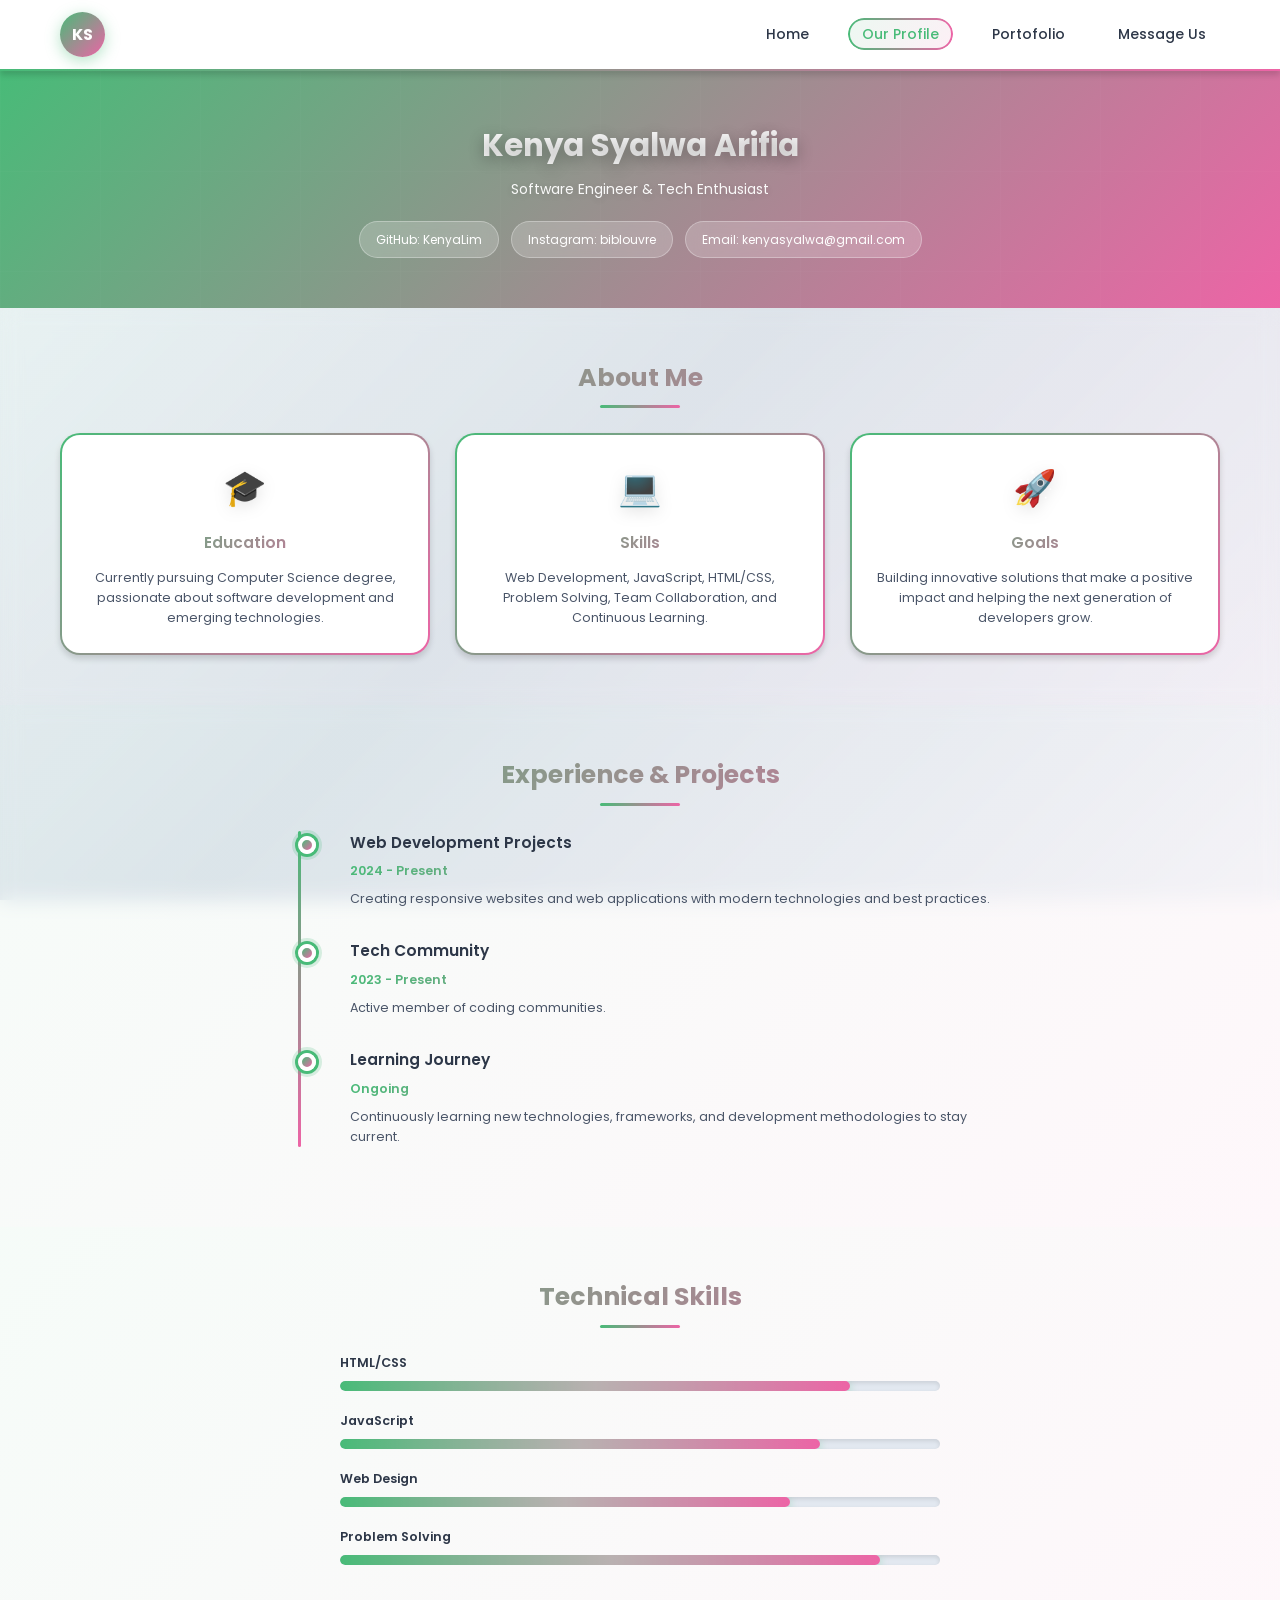
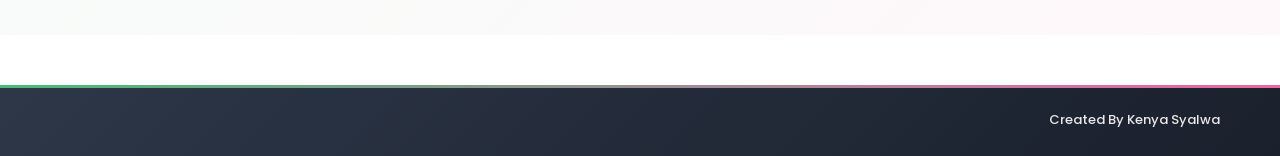
==== profile.html @ 231db008 "Add files via upload" ====
<!DOCTYPE html>
<html lang="en">
<head>
    <meta charset="UTF-8">
    <meta name="viewport" content="width=device-width, initial-scale=1.0">
    <title>Our Profile - Kenya Syalwa</title>
    <link rel="stylesheet" href="css/style.css">
</head>
<body>
    <nav class="navbar">
        <div class="nav-container">
            <div class="logo">
                <div class="logo-circle">KS</div>
            </div>
            <ul class="nav-menu">
                <li><a href="index.html" class="nav-link">Home</a></li>
                <li><a href="profile.html" class="nav-link active">Our Profile</a></li>
                <li><a href="index.html#portfolio" class="nav-link">Portofolio</a></li>
                <li><a href="index.html#message-us" class="nav-link">Message Us</a></li>
            </ul>
            <div class="hamburger">
                <span></span>
                <span></span>
                <span></span>
            </div>
        </div>
    </nav>

    <section class="profile-hero">
        <div class="container">
            <div class="profile-header">
                <div class="profile-info">
                    <h1 class="profile-name">Kenya Syalwa Arifia</h1>
                    <p class="profile-role">Software Engineer & Tech Enthusiast</p>
                    <div class="profile-social">
                        <a href="#" class="social-link">GitHub: KenyaLim</a>
                        <a href="#" class="social-link">Instagram: biblouvre</a>
                        <a href="#" class="social-link">Email: kenyasyalwa@gmail.com</a>
                    </div>
                </div>
            </div>
        </div>
    </section>

    <section class="about-me-section">
        <div class="container">
            <h2 class="section-title">About Me</h2>
            <div class="about-grid">
                <div class="about-card">
                    <div class="card-icon">🎓</div>
                    <h3>Education</h3>
                    <p>Currently pursuing Computer Science degree, passionate about software development and emerging technologies.</p>
                </div>
                <div class="about-card">
                    <div class="card-icon">💻</div>
                    <h3>Skills</h3>
                    <p>Web Development, JavaScript, HTML/CSS, Problem Solving, Team Collaboration, and Continuous Learning.</p>
                </div>
                <div class="about-card">
                    <div class="card-icon">🚀</div>
                    <h3>Goals</h3>
                    <p>Building innovative solutions that make a positive impact and helping the next generation of developers grow.</p>
                </div>
            </div>
        </div>
    </section>

    <section class="experience-section">
        <div class="container">
            <h2 class="section-title">Experience & Projects</h2>
            <div class="timeline">
                <div class="timeline-item">
                    <div class="timeline-dot"></div>
                    <div class="timeline-content">
                        <h3>Web Development Projects</h3>
                        <p class="timeline-date">2024 - Present</p>
                        <p>Creating responsive websites and web applications with modern technologies and best practices.</p>
                    </div>
                </div>
                <div class="timeline-item">
                    <div class="timeline-dot"></div>
                    <div class="timeline-content">
                        <h3>Tech Community</h3>
                        <p class="timeline-date">2023 - Present</p>
                        <p>Active member of coding communities.</p>
                    </div>
                </div>
                <div class="timeline-item">
                    <div class="timeline-dot"></div>
                    <div class="timeline-content">
                        <h3>Learning Journey</h3>
                        <p class="timeline-date">Ongoing</p>
                        <p>Continuously learning new technologies, frameworks, and development methodologies to stay current.</p>
                    </div>
                </div>
            </div>
        </div>
    </section>

    <section class="skills-section">
        <div class="container">
            <h2 class="section-title">Technical Skills</h2>
            <div class="skills-grid">
                <div class="skill-item">
                    <span class="skill-name">HTML/CSS</span>
                    <div class="skill-bar">
                        <div class="skill-progress" style="width: 85%"></div>
                    </div>
                </div>
                <div class="skill-item">
                    <span class="skill-name">JavaScript</span>
                    <div class="skill-bar">
                        <div class="skill-progress" style="width: 80%"></div>
                    </div>
                </div>
                <div class="skill-item">
                    <span class="skill-name">Web Design</span>
                    <div class="skill-bar">
                        <div class="skill-progress" style="width: 75%"></div>
                    </div>
                </div>
                <div class="skill-item">
                    <span class="skill-name">Problem Solving</span>
                    <div class="skill-bar">
                        <div class="skill-progress" style="width: 90%"></div>
                    </div>
                </div>
            </div>
        </div>
    </section>

    <footer class="footer">
        <div class="container">
            <p>Created By Kenya Syalwa</p>
        </div>
    </footer>

    <script src="js/script.js"></script>
</body>
</html>
---- css/style.css ----
@import url('https://fonts.googleapis.com/css2?family=Poppins:wght@300;400;500;600;700;800&display=swap');

* {
    margin: 0;
    padding: 0;
    box-sizing: border-box;
}

:root {
    --gray-dark: #2d3748;
    --gray-medium: #4a5568;
    --gray-light: #718096;
    --gray-lighter: #e2e8f0;
    --gray-bg: #f7fafc;
    --green-primary: #48bb78;
    --green-light: #68d391;
    --green-dark: #38a169;
    --pink-primary: #ed64a6;
    --pink-light: #f687b3;
    --pink-dark: #d53f8c;
    --white: #ffffff;
    --shadow-sm: 0 2px 4px rgba(0,0,0,0.1);
    --shadow-md: 0 4px 6px rgba(0,0,0,0.15);
    --shadow-lg: 0 10px 25px rgba(0,0,0,0.2);
    --shadow-xl: 0 20px 40px rgba(0,0,0,0.25);
}

body {
    font-family: 'Poppins', 'Segoe UI', Tahoma, Geneva, Verdana, sans-serif;
    line-height: 1.6;
    color: var(--gray-dark);
    background: linear-gradient(135deg, #f7fafc 0%, #e2e8f0 50%, #f7fafc 100%);
    background-attachment: fixed;
    min-height: 100vh;
    font-size: 14px;
}

.container {
    max-width: 1200px;
    margin: 0 auto;
    padding: 0 20px;
}

.navbar {
    background: rgba(255, 255, 255, 0.95);
    -webkit-backdrop-filter: blur(15px);
    backdrop-filter: blur(15px);
    box-shadow: var(--shadow-md);
    position: sticky;
    top: 0;
    z-index: 1000;
    transition: all 0.3s ease;
    border-bottom: 2px solid transparent;
    background-image: linear-gradient(white, white), linear-gradient(90deg, var(--green-primary), var(--pink-primary));
    background-origin: border-box;
    background-clip: padding-box, border-box;
}

.nav-container {
    max-width: 1200px;
    margin: 0 auto;
    padding: 12px 20px;
    display: flex;
    justify-content: space-between;
    align-items: center;
}

.logo-circle {
    width: 45px;
    height: 45px;
    background: linear-gradient(135deg, var(--green-primary) 0%, var(--pink-primary) 100%);
    border-radius: 50%;
    display: flex;
    align-items: center;
    justify-content: center;
    font-weight: 700;
    font-size: 16px;
    color: #fff;
    box-shadow: 0 4px 15px rgba(72, 187, 120, 0.4);
    transition: all 0.3s ease;
    cursor: pointer;
}

.logo-circle:hover {
    transform: scale(1.15) rotate(10deg);
    box-shadow: 0 6px 20px rgba(237, 100, 166, 0.5);
}

.nav-menu {
    display: flex;
    list-style: none;
    gap: 25px;
    align-items: center;
}

.nav-link {
    text-decoration: none;
    color: var(--gray-dark);
    font-weight: 500;
    font-size: 14px;
    padding: 6px 14px;
    border-radius: 20px;
    transition: all 0.3s ease;
    position: relative;
}

.nav-link::before {
    content: '';
    position: absolute;
    inset: 0;
    border-radius: 20px;
    padding: 2px;
    background: linear-gradient(90deg, var(--green-primary), var(--pink-primary));
    -webkit-mask: linear-gradient(#fff 0 0) content-box, linear-gradient(#fff 0 0);
    -webkit-mask-composite: xor;
    mask: linear-gradient(#fff 0 0) content-box, linear-gradient(#fff 0 0);
    mask-composite: exclude;
    opacity: 0;
    transition: opacity 0.3s ease;
}

.nav-link:hover::before,
.nav-link.active::before {
    opacity: 1;
}

.nav-link:hover,
.nav-link.active {
    color: var(--green-primary);
    background: linear-gradient(135deg, rgba(72, 187, 120, 0.1), rgba(237, 100, 166, 0.1));
}

.hamburger {
    display: none;
    flex-direction: column;
    cursor: pointer;
    gap: 4px;
}

.hamburger span {
    width: 22px;
    height: 2px;
    background: linear-gradient(90deg, var(--green-primary), var(--pink-primary));
    border-radius: 3px;
    transition: 0.3s;
}

.home-section {
    padding: 40px 0;
    background: transparent;
    position: relative;
    overflow: hidden;
}

.home-section::before {
    content: '';
    position: absolute;
    top: -30%;
    right: -10%;
    width: 500px;
    height: 500px;
    background: radial-gradient(circle, rgba(72, 187, 120, 0.15) 0%, rgba(237, 100, 166, 0.15) 50%, transparent 70%);
    border-radius: 50%;
    animation: float 8s ease-in-out infinite;
    filter: blur(40px);
}

@keyframes float {
    0%, 100% { transform: translateY(0px) rotate(0deg) scale(1); }
    50% { transform: translateY(-30px) rotate(180deg) scale(1.1); }
}

@keyframes fadeInUp {
    from {
        opacity: 0;
        transform: translateY(30px);
    }
    to {
        opacity: 1;
        transform: translateY(0);
    }
}

.welcome-message {
    font-size: 2em;
    font-weight: 700;
    margin-bottom: 12px;
    background: linear-gradient(135deg, var(--green-primary) 0%, var(--pink-primary) 100%);
    -webkit-background-clip: text;
    -webkit-text-fill-color: transparent;
    background-clip: text;
    animation: fadeInUp 0.8s ease;
    position: relative;
}

.welcome-message::after {
    content: '';
    position: absolute;
    bottom: -5px;
    left: 0;
    width: 100px;
    height: 3px;
    background: linear-gradient(90deg, var(--green-primary), var(--pink-primary));
    border-radius: 2px;
}

.welcome-message #user-name {
    color: var(--pink-primary);
    -webkit-text-fill-color: var(--pink-primary);
    font-weight: 700;
}

.subtitle {
    font-size: 0.95em;
    color: var(--gray-medium);
    margin-bottom: 30px;
    animation: fadeInUp 1s ease;
    max-width: 900px;
    line-height: 1.7;
    text-align: justify;
}

.banner-image {
    width: 100%;
    height: 380px;
    border-radius: 16px;
    margin-top: 25px;
    position: relative;
    overflow: hidden;
    box-shadow: var(--shadow-lg);
    border: 3px solid transparent;
    background: linear-gradient(white, white), linear-gradient(135deg, var(--green-primary), var(--pink-primary));
    background-origin: border-box;
    background-clip: padding-box, border-box;
}

.banner-img {
    width: 100%;
    height: 100%;
    object-fit: cover;
    border-radius: 13px;
}

.message-section {
    padding: 50px 0;
    background: linear-gradient(135deg, rgba(72, 187, 120, 0.05) 0%, rgba(237, 100, 166, 0.05) 100%);
    -webkit-backdrop-filter: blur(10px);
    backdrop-filter: blur(10px);
    position: relative;
}

.message-wrapper {
    display: grid;
    grid-template-columns: 1fr 1fr;
    gap: 40px;
    align-items: start;
}

.form-container {
    background: var(--white);
    padding: 30px;
    border-radius: 20px;
    box-shadow: var(--shadow-lg);
    border: 2px solid transparent;
    background-image: linear-gradient(white, white), linear-gradient(135deg, var(--green-primary), var(--pink-primary));
    background-origin: border-box;
    background-clip: padding-box, border-box;
}

.form-container h2 {
    font-size: 1.6em;
    margin-bottom: 25px;
    background: linear-gradient(135deg, var(--green-primary) 0%, var(--pink-primary) 100%);
    -webkit-background-clip: text;
    -webkit-text-fill-color: transparent;
    background-clip: text;
    font-weight: 700;
}

.form-group {
    margin-bottom: 20px;
}

.form-group label {
    display: block;
    margin-bottom: 8px;
    font-weight: 600;
    color: var(--gray-dark);
    font-size: 12px;
    text-transform: uppercase;
    letter-spacing: 0.5px;
}

.form-group input,
.form-group textarea {
    width: 100%;
    padding: 12px 16px;
    border: 2px solid var(--gray-lighter);
    border-radius: 12px;
    font-size: 14px;
    font-family: inherit;
    transition: all 0.3s ease;
    background: var(--gray-bg);
}

.form-group input:focus,
.form-group textarea:focus {
    outline: none;
    border: 2px solid transparent;
    background-image: linear-gradient(white, white), linear-gradient(135deg, var(--green-primary), var(--pink-primary));
    background-origin: border-box;
    background-clip: padding-box, border-box;
    box-shadow: 0 0 0 4px rgba(72, 187, 120, 0.1), 0 0 0 4px rgba(237, 100, 166, 0.1);
    transform: translateY(-2px);
}

.error-message {
    display: block;
    color: #e53e3e;
    font-size: 12px;
    margin-top: 6px;
    min-height: 18px;
    font-weight: 500;
}

.submit-btn {
    background: linear-gradient(135deg, var(--green-primary) 0%, var(--pink-primary) 100%);
    color: #fff;
    padding: 12px 32px;
    border: none;
    border-radius: 12px;
    font-size: 14px;
    font-weight: 600;
    cursor: pointer;
    box-shadow: 0 4px 15px rgba(72, 187, 120, 0.4);
    text-transform: uppercase;
    letter-spacing: 0.5px;
}

.submit-btn:active {
    transform: translateY(-1px);
}

.display-container {
    position: sticky;
    top: 100px;
}

.display-box {
    border: 2px solid transparent;
    border-radius: 20px;
    padding: 25px;
    background: var(--white);
    box-shadow: var(--shadow-lg);
    background-image: linear-gradient(white, white), linear-gradient(135deg, var(--green-primary), var(--pink-primary));
    background-origin: border-box;
    background-clip: padding-box, border-box;
}

.current-time {
    font-size: 12px;
    color: var(--gray-light);
    margin-bottom: 20px;
    padding-bottom: 15px;
    border-bottom: 2px solid var(--gray-lighter);
    font-weight: 500;
}

.display-content p {
    margin-bottom: 15px;
    line-height: 1.7;
    font-size: 13px;
}

.display-content strong {
    background: linear-gradient(135deg, var(--green-primary), var(--pink-primary));
    -webkit-background-clip: text;
    -webkit-text-fill-color: transparent;
    background-clip: text;
    font-weight: 600;
    display: inline-block;
    min-width: 120px;
    font-size: 13px;
}

.display-content span {
    color: var(--gray-dark);
}

.headquarter-section {
    padding: 50px 0;
    background: transparent;
}

.section-divider {
    border: none;
    height: 3px;
    background: linear-gradient(90deg, transparent, var(--green-primary), var(--pink-primary), transparent);
    margin: 25px 0 35px;
    border-radius: 2px;
}

.headquarter-title {
    font-size: 1.8em;
    margin-bottom: 40px;
    text-align: center;
    background: linear-gradient(135deg, var(--green-primary) 0%, var(--pink-primary) 100%);
    -webkit-background-clip: text;
    -webkit-text-fill-color: transparent;
    background-clip: text;
    font-weight: 700;
    position: relative;
}

.headquarter-title::after {
    content: '';
    position: absolute;
    bottom: -10px;
    left: 50%;
    transform: translateX(-50%);
    width: 100px;
    height: 3px;
    background: linear-gradient(90deg, var(--green-primary), var(--pink-primary));
    border-radius: 2px;
}

.headquarter-cities {
    display: flex;
    justify-content: space-around;
    gap: 35px;
    flex-wrap: wrap;
}

.city-item {
    text-align: center;
    flex: 1;
    min-width: 160px;
}

.city-circle {
    width: 120px;
    height: 120px;
    border: 3px solid transparent;
    border-radius: 50%;
    margin: 0 auto 18px;
    position: relative;
    box-shadow: var(--shadow-md);
    overflow: hidden;
    background-image: linear-gradient(white, white), linear-gradient(135deg, var(--green-primary), var(--pink-primary));
    background-origin: border-box;
    background-clip: padding-box, border-box;
}

.city-image {
    width: 100%;
    height: 100%;
    object-fit: cover;
    border-radius: 50%;
}

.city-name {
    font-weight: 600;
    color: var(--gray-dark);
    font-size: 15px;
}

.profile-hero {
    padding: 50px 0;
    background: linear-gradient(135deg, var(--green-primary) 0%, var(--pink-primary) 100%);
    position: relative;
    overflow: hidden;
}

.profile-hero::before {
    content: '';
    position: absolute;
    top: 0;
    left: 0;
    right: 0;
    bottom: 0;
    background: url('data:image/svg+xml,<svg width="100" height="100" xmlns="http://www.w3.org/2000/svg"><defs><pattern id="grid" width="100" height="100" patternUnits="userSpaceOnUse"><path d="M 100 0 L 0 0 0 100" fill="none" stroke="rgba(255,255,255,0.1)" stroke-width="1"/></pattern></defs><rect width="100%" height="100%" fill="url(%23grid)"/></svg>');
    opacity: 0.3;
}

.profile-header {
    display: flex;
    align-items: center;
    justify-content: center;
    gap: 30px;
    position: relative;
    z-index: 1;
}

.profile-info {
    color: #fff;
    text-align: center;
}

.profile-name {
    font-size: 2.2em;
    font-weight: 700;
    margin-bottom: 8px;
    text-shadow: 0 4px 15px rgba(0,0,0,0.3);
    background: linear-gradient(135deg, #fff 0%, rgba(255,255,255,0.9) 100%);
    -webkit-background-clip: text;
    -webkit-text-fill-color: transparent;
    background-clip: text;
}

.profile-role {
    font-size: 1em;
    opacity: 0.95;
    margin-bottom: 20px;
    text-shadow: 0 2px 10px rgba(0,0,0,0.2);
}

.profile-social {
    display: flex;
    gap: 12px;
    justify-content: center;
    flex-wrap: wrap;
}

.social-link {
    color: #fff;
    text-decoration: none;
    font-size: 12px;
    padding: 8px 16px;
    background: rgba(255, 255, 255, 0.2);
    border-radius: 25px;
    -webkit-backdrop-filter: blur(10px);
    backdrop-filter: blur(10px);
    border: 1px solid rgba(255, 255, 255, 0.3);
}

.about-me-section,
.experience-section,
.skills-section {
    padding: 50px 0;
    background: linear-gradient(135deg, rgba(72, 187, 120, 0.05) 0%, rgba(237, 100, 166, 0.05) 100%);
    -webkit-backdrop-filter: blur(10px);
    backdrop-filter: blur(10px);
}

.section-title {
    font-size: 1.8em;
    margin-bottom: 35px;
    text-align: center;
    background: linear-gradient(135deg, var(--green-primary) 0%, var(--pink-primary) 100%);
    -webkit-background-clip: text;
    -webkit-text-fill-color: transparent;
    background-clip: text;
    font-weight: 700;
    position: relative;
}

.section-title::after {
    content: '';
    position: absolute;
    bottom: -10px;
    left: 50%;
    transform: translateX(-50%);
    width: 80px;
    height: 3px;
    background: linear-gradient(90deg, var(--green-primary), var(--pink-primary));
    border-radius: 2px;
}

.about-grid {
    display: grid;
    grid-template-columns: repeat(auto-fit, minmax(250px, 1fr));
    gap: 25px;
    margin-top: 30px;
}

.about-card {
    background: var(--white);
    padding: 25px;
    border-radius: 20px;
    box-shadow: var(--shadow-md);
    text-align: center;
    border: 2px solid transparent;
    background-image: linear-gradient(white, white), linear-gradient(135deg, var(--green-primary), var(--pink-primary));
    background-origin: border-box;
    background-clip: padding-box, border-box;
}

.card-icon {
    font-size: 2.5em;
    margin-bottom: 15px;
    filter: drop-shadow(0 4px 8px rgba(0,0,0,0.1));
}

.about-card h3 {
    font-size: 1.1em;
    margin-bottom: 12px;
    background: linear-gradient(135deg, var(--green-primary), var(--pink-primary));
    -webkit-background-clip: text;
    -webkit-text-fill-color: transparent;
    background-clip: text;
    font-weight: 600;
}

.about-card p {
    font-size: 0.9em;
    color: var(--gray-medium);
    line-height: 1.6;
}

.timeline {
    max-width: 700px;
    margin: 30px auto 0;
    position: relative;
    padding-left: 30px;
}

.timeline::before {
    content: '';
    position: absolute;
    left: 8px;
    top: 0;
    bottom: 0;
    width: 3px;
    background: linear-gradient(180deg, var(--green-primary), var(--pink-primary));
    border-radius: 2px;
}

.timeline-item {
    position: relative;
    margin-bottom: 30px;
    padding-left: 30px;
}

.timeline-dot {
    position: absolute;
    left: -22px;
    top: 5px;
    width: 18px;
    height: 18px;
    border-radius: 50%;
    background: linear-gradient(135deg, var(--green-primary), var(--pink-primary));
    border: 4px solid var(--white);
    box-shadow: 0 0 0 3px var(--green-primary), 0 0 0 6px rgba(72, 187, 120, 0.2);
}

.timeline-content h3 {
    font-size: 1.1em;
    margin-bottom: 6px;
    color: var(--gray-dark);
    font-weight: 600;
}

.timeline-date {
    font-size: 0.85em;
    background: linear-gradient(135deg, var(--green-primary), var(--pink-primary));
    -webkit-background-clip: text;
    -webkit-text-fill-color: transparent;
    background-clip: text;
    font-weight: 600;
    margin-bottom: 8px;
    display: block;
}

.timeline-content p {
    font-size: 0.9em;
    color: var(--gray-medium);
    line-height: 1.6;
}

.skills-grid {
    max-width: 600px;
    margin: 30px auto 0;
}

.skill-item {
    margin-bottom: 20px;
}

.skill-name {
    font-size: 0.9em;
    font-weight: 600;
    color: var(--gray-dark);
    display: block;
    margin-bottom: 8px;
}

.skill-bar {
    width: 100%;
    height: 10px;
    background: var(--gray-lighter);
    border-radius: 10px;
    overflow: hidden;
    box-shadow: inset 0 2px 4px rgba(0,0,0,0.1);
}

.skill-progress {
    height: 100%;
    background: linear-gradient(90deg, var(--green-primary), var(--pink-primary));
    border-radius: 10px;
    transition: width 1s ease;
    box-shadow: 0 2px 8px rgba(72, 187, 120, 0.4);
    position: relative;
}

.skill-progress::after {
    content: '';
    position: absolute;
    top: 0;
    left: 0;
    right: 0;
    bottom: 0;
    background: linear-gradient(90deg, transparent, rgba(255,255,255,0.3), transparent);
    animation: shimmer 2s infinite;
}

@keyframes shimmer {
    0% { transform: translateX(-100%); }
    100% { transform: translateX(100%); }
}

.footer {
    background: linear-gradient(135deg, var(--gray-dark) 0%, #1a202c 100%);
    color: #fff;
    text-align: right;
    padding: 25px 0;
    margin-top: 50px;
    position: relative;
    overflow: hidden;
}

.footer::before {
    content: '';
    position: absolute;
    top: 0;
    left: 0;
    right: 0;
    height: 3px;
    background: linear-gradient(90deg, var(--green-primary), var(--pink-primary));
}

.footer .container {
    max-width: 1200px;
    margin: 0 auto;
    padding: 0 20px;
}

.footer p {
    font-weight: 500;
    font-size: 13px;
    opacity: 0.9;
}

@media (max-width: 768px) {
    .hamburger {
        display: flex;
    }

    .nav-menu {
        position: fixed;
        left: -100%;
        top: 70px;
        flex-direction: column;
        background: rgba(255, 255, 255, 0.98);
        -webkit-backdrop-filter: blur(15px);
        backdrop-filter: blur(15px);
        width: 100%;
        text-align: center;
        transition: 0.3s;
        box-shadow: var(--shadow-lg);
        padding: 25px 0;
        gap: 0;
        border-top: 2px solid transparent;
        background-image: linear-gradient(rgba(255,255,255,0.98), rgba(255,255,255,0.98)), linear-gradient(90deg, var(--green-primary), var(--pink-primary));
        background-origin: border-box;
        background-clip: padding-box, border-box;
    }

    .nav-menu.active {
        left: 0;
    }

    .nav-menu li {
        width: 100%;
        padding: 12px 0;
    }

    .welcome-message {
        font-size: 1.6em;
    }

    .banner-image {
        height: 250px;
    }

    .message-wrapper {
        grid-template-columns: 1fr;
        gap: 25px;
    }

    .display-container {
        position: static;
    }

    .form-container {
        padding: 25px;
    }

    .headquarter-cities {
        flex-direction: column;
        align-items: center;
        gap: 25px;
    }

    .city-circle {
        width: 100px;
        height: 100px;
    }

    .profile-header {
        flex-direction: column;
        text-align: center;
    }

    .profile-name {
        font-size: 1.8em;
    }

    .about-grid {
        grid-template-columns: 1fr;
    }

    .timeline {
        padding-left: 20px;
    }
}

@media (max-width: 480px) {
    .welcome-message {
        font-size: 1.4em;
    }

    .subtitle {
        font-size: 0.85em;
    }

    .banner-image {
        height: 200px;
    }

    .form-container h2 {
        font-size: 1.4em;
    }

    .headquarter-title {
        font-size: 1.5em;
    }

    .section-title {
        font-size: 1.5em;
    }

    .profile-name {
        font-size: 1.5em;
    }

    .profile-social {
        flex-direction: column;
        align-items: center;
    }

    .social-link {
        width: 80%;
        text-align: center;
    }
}
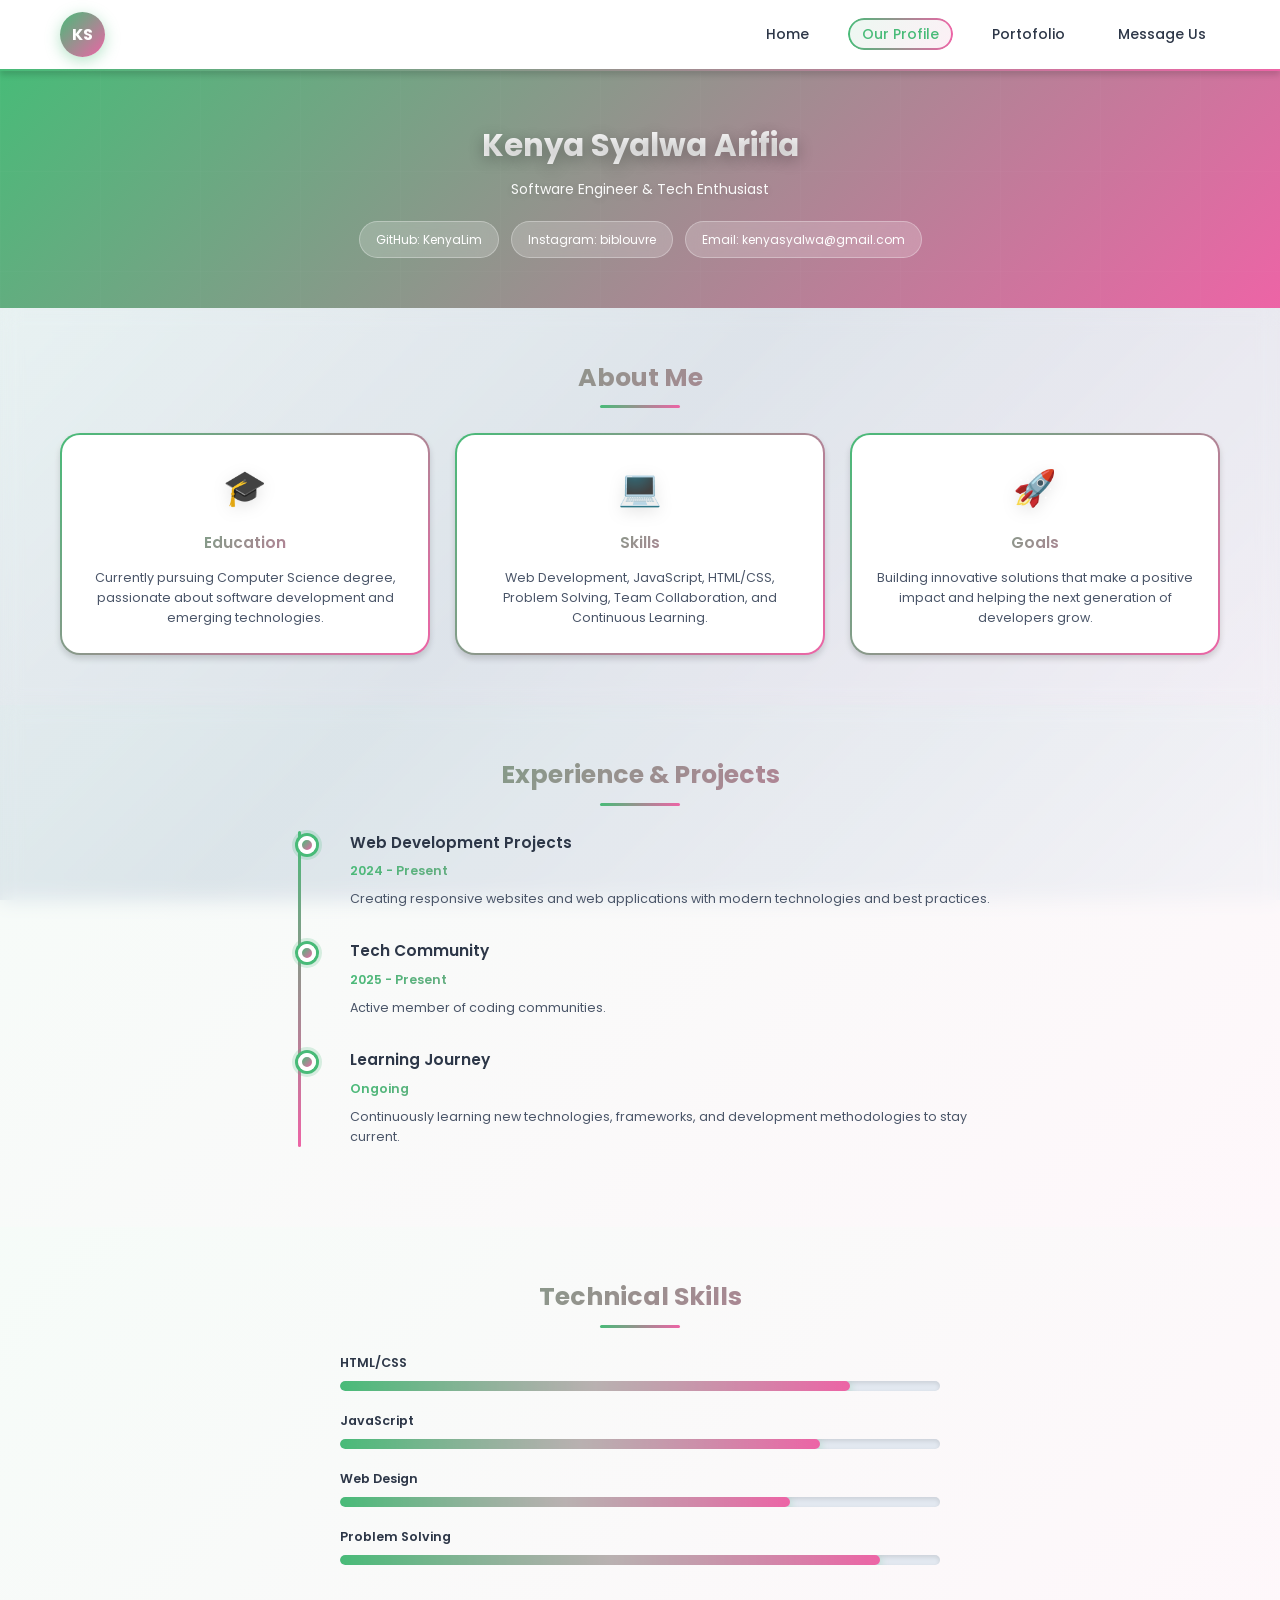
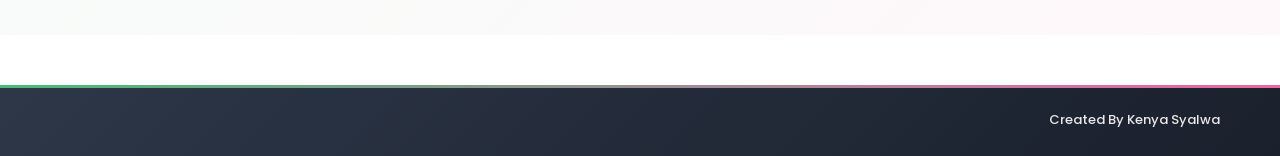
==== commit aa6b4125: "Update profile.html" ====
--- a/profile.html
+++ b/profile.html
@@ -81,7 +81,7 @@
                     <div class="timeline-dot"></div>
                     <div class="timeline-content">
                         <h3>Tech Community</h3>
-                        <p class="timeline-date">2023 - Present</p>
+                        <p class="timeline-date">2025 - Present</p>
                         <p>Active member of coding communities.</p>
                     </div>
                 </div>
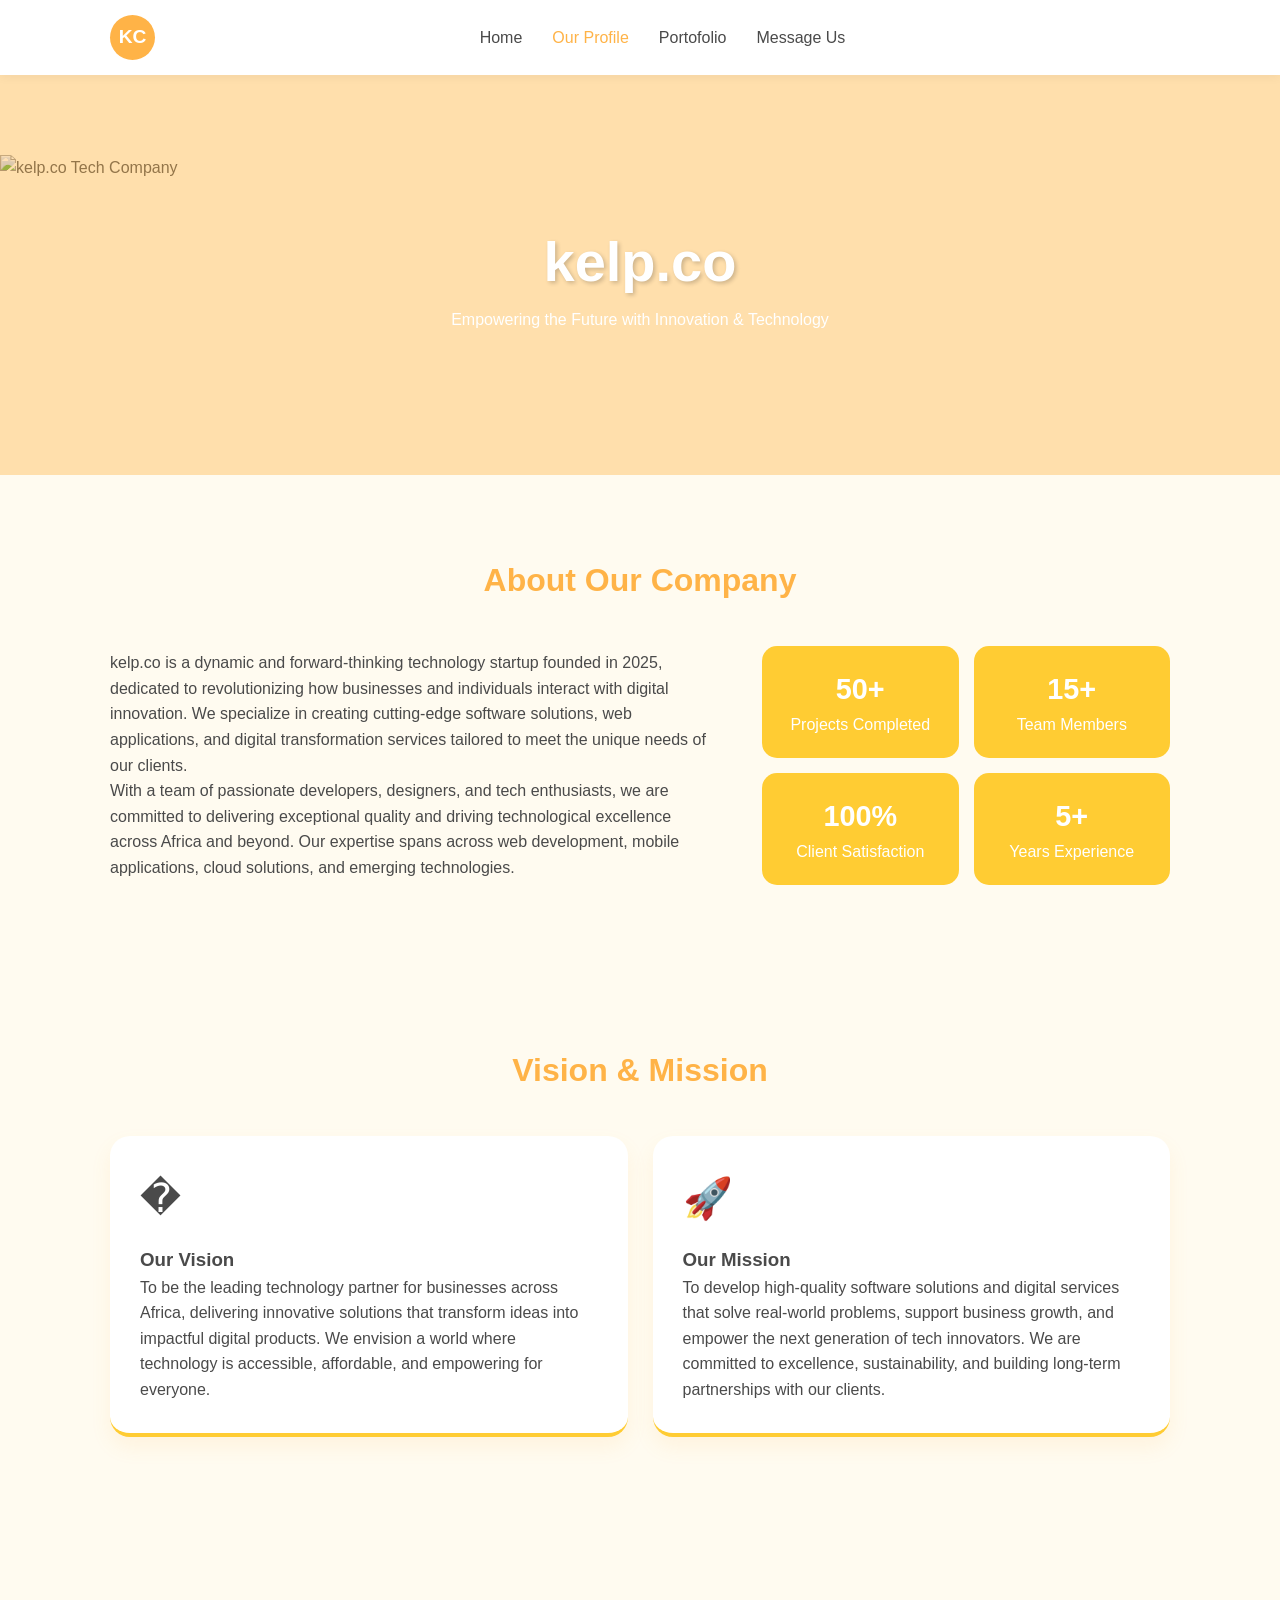
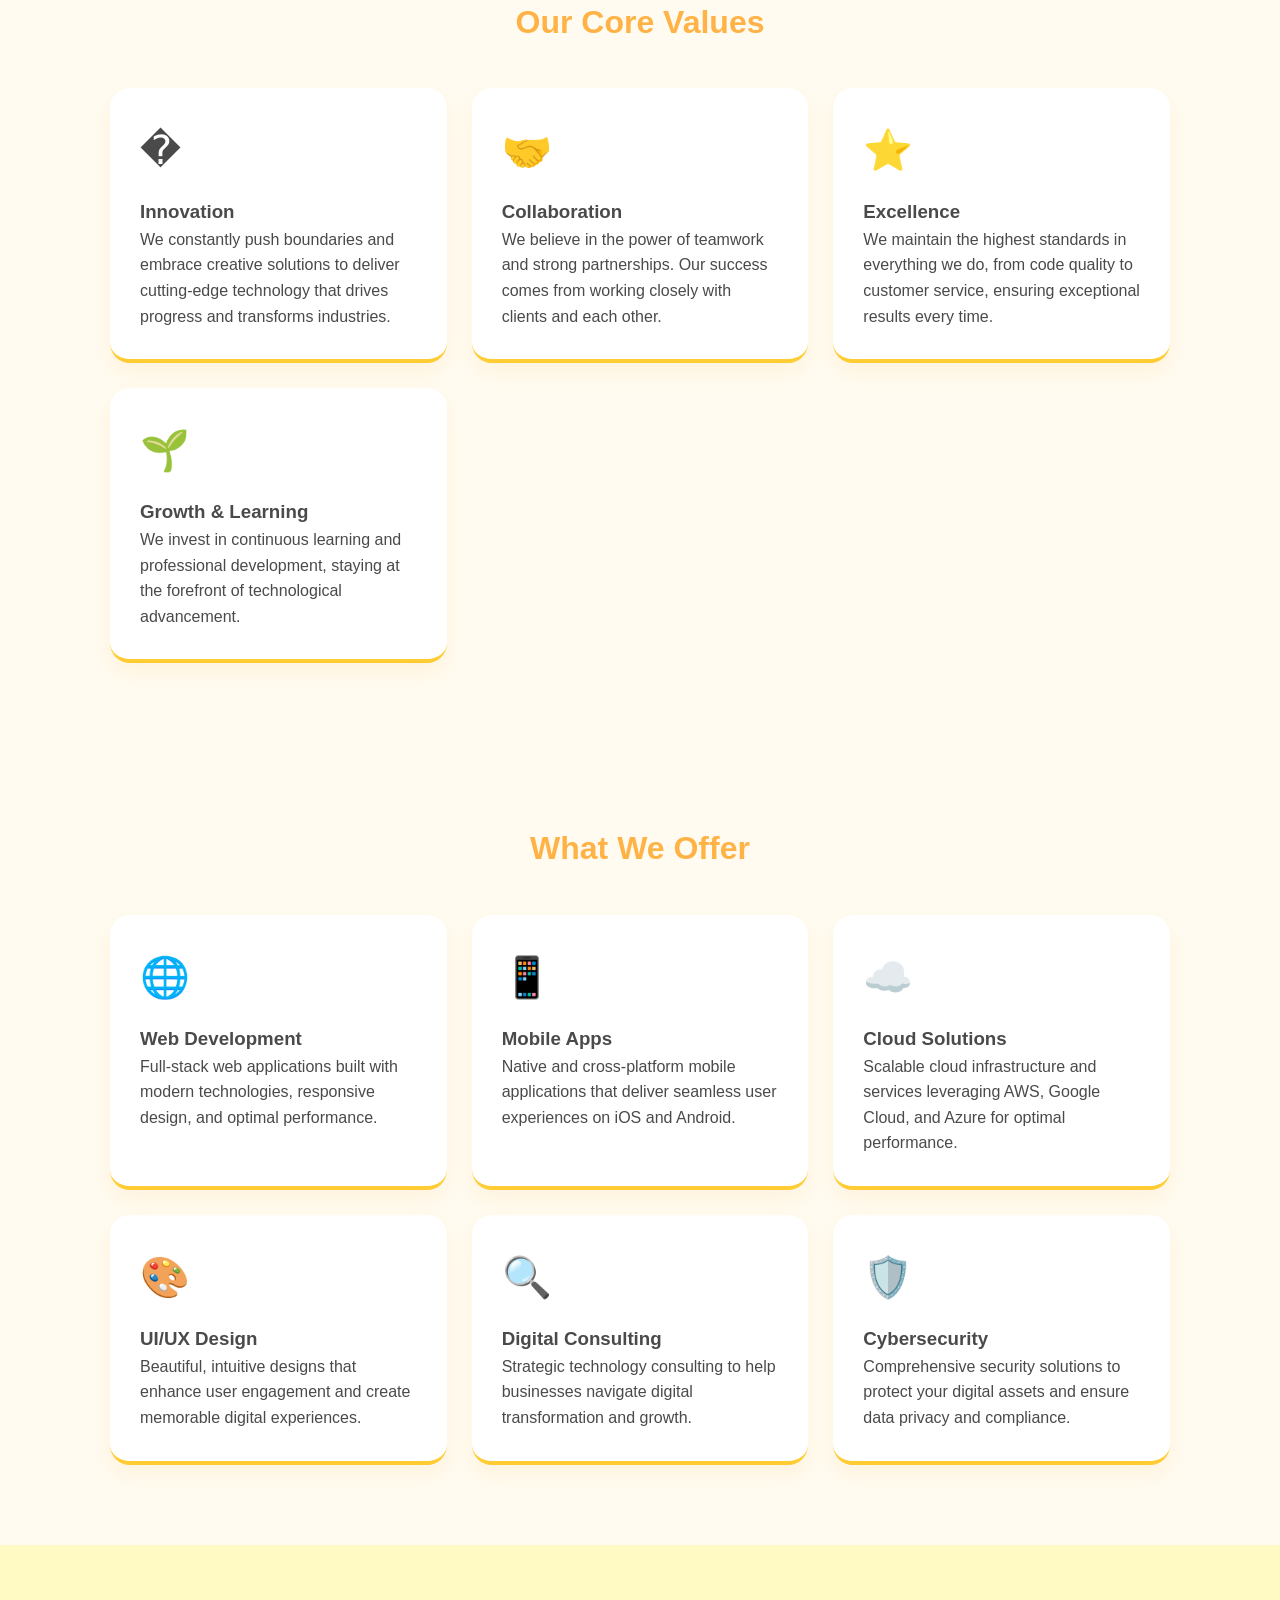
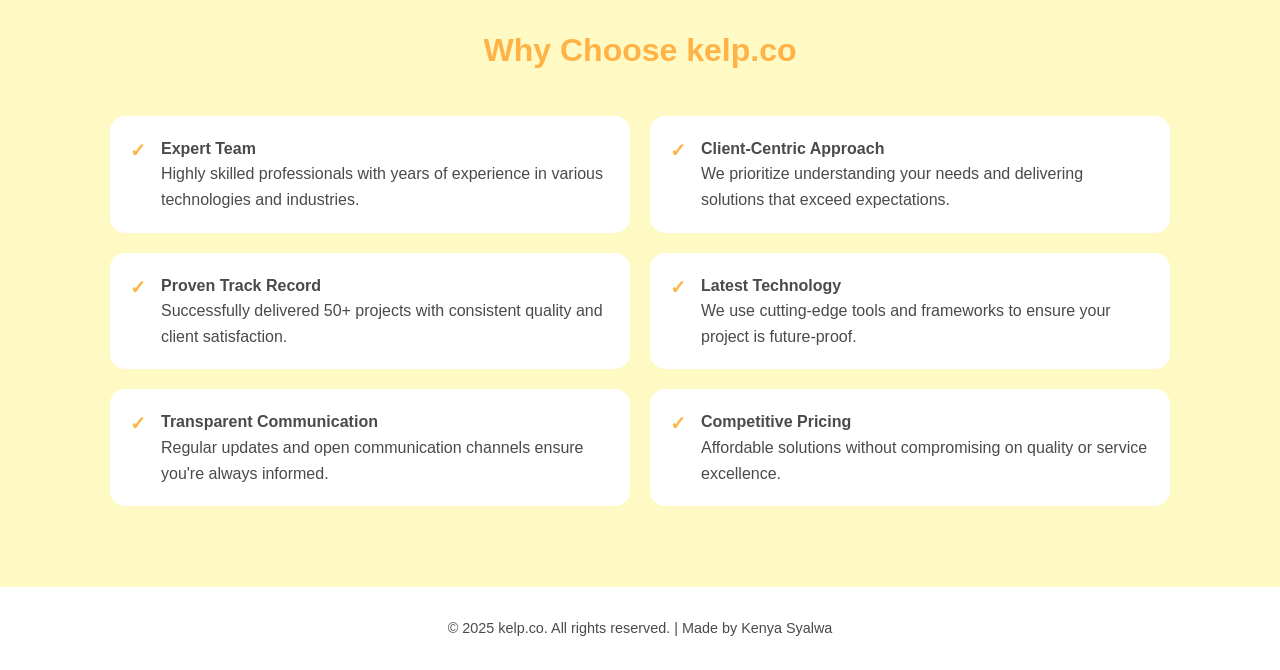
==== commit 3deccd53: "Refactor CSS styles and update HTML structure for improved design and responsiveness; change logo in" ====
--- a/profile.html
+++ b/profile.html
@@ -3,14 +3,14 @@
 <head>
     <meta charset="UTF-8">
     <meta name="viewport" content="width=device-width, initial-scale=1.0">
-    <title>Our Profile - Kenya Syalwa</title>
+    <title>Our Profile - kelp.co</title>
     <link rel="stylesheet" href="css/style.css">
 </head>
 <body>
     <nav class="navbar">
         <div class="nav-container">
             <div class="logo">
-                <div class="logo-circle">KS</div>
+                <div class="logo-circle">KC</div>
             </div>
             <ul class="nav-menu">
                 <li><a href="index.html" class="nav-link">Home</a></li>
@@ -26,103 +26,180 @@
         </div>
     </nav>
 
-    <section class="profile-hero">
-        <div class="container">
-            <div class="profile-header">
-                <div class="profile-info">
-                    <h1 class="profile-name">Kenya Syalwa Arifia</h1>
-                    <p class="profile-role">Software Engineer & Tech Enthusiast</p>
-                    <div class="profile-social">
-                        <a href="#" class="social-link">GitHub: KenyaLim</a>
-                        <a href="#" class="social-link">Instagram: biblouvre</a>
-                        <a href="#" class="social-link">Email: kenyasyalwa@gmail.com</a>
-                    </div>
-                </div>
-            </div>
-        </div>
-    </section>
-
-    <section class="about-me-section">
-        <div class="container">
-            <h2 class="section-title">About Me</h2>
-            <div class="about-grid">
-                <div class="about-card">
-                    <div class="card-icon">🎓</div>
-                    <h3>Education</h3>
-                    <p>Currently pursuing Computer Science degree, passionate about software development and emerging technologies.</p>
-                </div>
-                <div class="about-card">
-                    <div class="card-icon">💻</div>
-                    <h3>Skills</h3>
-                    <p>Web Development, JavaScript, HTML/CSS, Problem Solving, Team Collaboration, and Continuous Learning.</p>
-                </div>
-                <div class="about-card">
-                    <div class="card-icon">🚀</div>
-                    <h3>Goals</h3>
-                    <p>Building innovative solutions that make a positive impact and helping the next generation of developers grow.</p>
-                </div>
-            </div>
-        </div>
-    </section>
-
-    <section class="experience-section">
-        <div class="container">
-            <h2 class="section-title">Experience & Projects</h2>
-            <div class="timeline">
-                <div class="timeline-item">
-                    <div class="timeline-dot"></div>
-                    <div class="timeline-content">
-                        <h3>Web Development Projects</h3>
-                        <p class="timeline-date">2024 - Present</p>
-                        <p>Creating responsive websites and web applications with modern technologies and best practices.</p>
-                    </div>
-                </div>
-                <div class="timeline-item">
-                    <div class="timeline-dot"></div>
-                    <div class="timeline-content">
-                        <h3>Tech Community</h3>
-                        <p class="timeline-date">2025 - Present</p>
-                        <p>Active member of coding communities.</p>
-                    </div>
-                </div>
-                <div class="timeline-item">
-                    <div class="timeline-dot"></div>
-                    <div class="timeline-content">
-                        <h3>Learning Journey</h3>
-                        <p class="timeline-date">Ongoing</p>
-                        <p>Continuously learning new technologies, frameworks, and development methodologies to stay current.</p>
-                    </div>
-                </div>
-            </div>
-        </div>
-    </section>
-
-    <section class="skills-section">
-        <div class="container">
-            <h2 class="section-title">Technical Skills</h2>
-            <div class="skills-grid">
-                <div class="skill-item">
-                    <span class="skill-name">HTML/CSS</span>
-                    <div class="skill-bar">
-                        <div class="skill-progress" style="width: 85%"></div>
-                    </div>
-                </div>
-                <div class="skill-item">
-                    <span class="skill-name">JavaScript</span>
-                    <div class="skill-bar">
-                        <div class="skill-progress" style="width: 80%"></div>
-                    </div>
-                </div>
-                <div class="skill-item">
-                    <span class="skill-name">Web Design</span>
-                    <div class="skill-bar">
-                        <div class="skill-progress" style="width: 75%"></div>
-                    </div>
-                </div>
-                <div class="skill-item">
-                    <span class="skill-name">Problem Solving</span>
-                    <div class="skill-bar">
-                        <div class="skill-progress" style="width: 90%"></div>
+    <!-- Photo Banner Section -->
+    <section class="company-banner">
+        <img src="https://images.unsplash.com/photo-1552664730-d307ca884978?w=1200&h=400&fit=crop&q=80" alt="kelp.co Tech Company" class="banner-image">
+        <div class="banner-overlay">
+            <div class="banner-content">
+                <h1 class="banner-title">kelp.co</h1>
+                <p class="banner-subtitle">Empowering the Future with Innovation & Technology</p>
+            </div>
+        </div>
+    </section>
+
+    <!-- About the Company Section -->
+    <section class="company-about">
+        <div class="container">
+            <h2 class="section-title">About Our Company</h2>
+            <div class="about-content">
+                <div class="about-text">
+                    <p>kelp.co is a dynamic and forward-thinking technology startup founded in 2025, dedicated to revolutionizing how businesses and individuals interact with digital innovation. We specialize in creating cutting-edge software solutions, web applications, and digital transformation services tailored to meet the unique needs of our clients.</p>
+                    <p>With a team of passionate developers, designers, and tech enthusiasts, we are committed to delivering exceptional quality and driving technological excellence across Africa and beyond. Our expertise spans across web development, mobile applications, cloud solutions, and emerging technologies.</p>
+                </div>
+                <div class="about-stats">
+                    <div class="stat-card">
+                        <div class="stat-number">50+</div>
+                        <div class="stat-label">Projects Completed</div>
+                    </div>
+                    <div class="stat-card">
+                        <div class="stat-number">15+</div>
+                        <div class="stat-label">Team Members</div>
+                    </div>
+                    <div class="stat-card">
+                        <div class="stat-number">100%</div>
+                        <div class="stat-label">Client Satisfaction</div>
+                    </div>
+                    <div class="stat-card">
+                        <div class="stat-number">5+</div>
+                        <div class="stat-label">Years Experience</div>
+                    </div>
+                </div>
+            </div>
+        </div>
+    </section>
+
+    <!-- Vision & Mission Section -->
+    <section class="vision-mission">
+        <div class="container">
+            <h2 class="section-title">Vision & Mission</h2>
+            <div class="vm-grid">
+                <div class="vm-card vision-card">
+                    <div class="vm-icon">�</div>
+                    <h3>Our Vision</h3>
+                    <p>To be the leading technology partner for businesses across Africa, delivering innovative solutions that transform ideas into impactful digital products. We envision a world where technology is accessible, affordable, and empowering for everyone.</p>
+                </div>
+                <div class="vm-card mission-card">
+                    <div class="vm-icon">🚀</div>
+                    <h3>Our Mission</h3>
+                    <p>To develop high-quality software solutions and digital services that solve real-world problems, support business growth, and empower the next generation of tech innovators. We are committed to excellence, sustainability, and building long-term partnerships with our clients.</p>
+                </div>
+            </div>
+        </div>
+    </section>
+
+    <!-- Core Values Section -->
+    <section class="core-values">
+        <div class="container">
+            <h2 class="section-title">Our Core Values</h2>
+            <div class="values-grid">
+                <div class="value-card">
+                    <div class="value-icon">�</div>
+                    <h3>Innovation</h3>
+                    <p>We constantly push boundaries and embrace creative solutions to deliver cutting-edge technology that drives progress and transforms industries.</p>
+                </div>
+                <div class="value-card">
+                    <div class="value-icon">🤝</div>
+                    <h3>Collaboration</h3>
+                    <p>We believe in the power of teamwork and strong partnerships. Our success comes from working closely with clients and each other.</p>
+                </div>
+                <div class="value-card">
+                    <div class="value-icon">⭐</div>
+                    <h3>Excellence</h3>
+                    <p>We maintain the highest standards in everything we do, from code quality to customer service, ensuring exceptional results every time.</p>
+                </div>
+                <div class="value-card">
+                    <div class="value-icon">🌱</div>
+                    <h3>Growth & Learning</h3>
+                    <p>We invest in continuous learning and professional development, staying at the forefront of technological advancement.</p>
+                </div>
+            </div>
+        </div>
+    </section>
+
+    <!-- Services Section -->
+    <section class="company-services">
+        <div class="container">
+            <h2 class="section-title">What We Offer</h2>
+            <div class="services-grid">
+                <div class="service-item">
+                    <div class="service-icon">🌐</div>
+                    <h3>Web Development</h3>
+                    <p>Full-stack web applications built with modern technologies, responsive design, and optimal performance.</p>
+                </div>
+                <div class="service-item">
+                    <div class="service-icon">📱</div>
+                    <h3>Mobile Apps</h3>
+                    <p>Native and cross-platform mobile applications that deliver seamless user experiences on iOS and Android.</p>
+                </div>
+                <div class="service-item">
+                    <div class="service-icon">☁️</div>
+                    <h3>Cloud Solutions</h3>
+                    <p>Scalable cloud infrastructure and services leveraging AWS, Google Cloud, and Azure for optimal performance.</p>
+                </div>
+                <div class="service-item">
+                    <div class="service-icon">🎨</div>
+                    <h3>UI/UX Design</h3>
+                    <p>Beautiful, intuitive designs that enhance user engagement and create memorable digital experiences.</p>
+                </div>
+                <div class="service-item">
+                    <div class="service-icon">🔍</div>
+                    <h3>Digital Consulting</h3>
+                    <p>Strategic technology consulting to help businesses navigate digital transformation and growth.</p>
+                </div>
+                <div class="service-item">
+                    <div class="service-icon">🛡️</div>
+                    <h3>Cybersecurity</h3>
+                    <p>Comprehensive security solutions to protect your digital assets and ensure data privacy and compliance.</p>
+                </div>
+            </div>
+        </div>
+    </section>
+
+    <!-- Why Choose Us Section -->
+    <section class="why-choose-us">
+        <div class="container">
+            <h2 class="section-title">Why Choose kelp.co</h2>
+            <div class="features-list">
+                <div class="feature-item">
+                    <div class="feature-number">✓</div>
+                    <div class="feature-content">
+                        <h4>Expert Team</h4>
+                        <p>Highly skilled professionals with years of experience in various technologies and industries.</p>
+                    </div>
+                </div>
+                <div class="feature-item">
+                    <div class="feature-number">✓</div>
+                    <div class="feature-content">
+                        <h4>Client-Centric Approach</h4>
+                        <p>We prioritize understanding your needs and delivering solutions that exceed expectations.</p>
+                    </div>
+                </div>
+                <div class="feature-item">
+                    <div class="feature-number">✓</div>
+                    <div class="feature-content">
+                        <h4>Proven Track Record</h4>
+                        <p>Successfully delivered 50+ projects with consistent quality and client satisfaction.</p>
+                    </div>
+                </div>
+                <div class="feature-item">
+                    <div class="feature-number">✓</div>
+                    <div class="feature-content">
+                        <h4>Latest Technology</h4>
+                        <p>We use cutting-edge tools and frameworks to ensure your project is future-proof.</p>
+                    </div>
+                </div>
+                <div class="feature-item">
+                    <div class="feature-number">✓</div>
+                    <div class="feature-content">
+                        <h4>Transparent Communication</h4>
+                        <p>Regular updates and open communication channels ensure you're always informed.</p>
+                    </div>
+                </div>
+                <div class="feature-item">
+                    <div class="feature-number">✓</div>
+                    <div class="feature-content">
+                        <h4>Competitive Pricing</h4>
+                        <p>Affordable solutions without compromising on quality or service excellence.</p>
                     </div>
                 </div>
             </div>
@@ -131,7 +208,7 @@
 
     <footer class="footer">
         <div class="container">
-            <p>Created By Kenya Syalwa</p>
+            <p>© 2025 kelp.co. All rights reserved. | Made by Kenya Syalwa</p>
         </div>
     </footer>
 
--- a/css/style.css
+++ b/css/style.css
@@ -1,875 +1,66 @@
-@import url('https://fonts.googleapis.com/css2?family=Poppins:wght@300;400;500;600;700;800&display=swap');
-
-* {
-    margin: 0;
-    padding: 0;
-    box-sizing: border-box;
+:root {
+    --orange: #ffb347;
+    --orange-light: #ffcc33;
+    --yellow: #fff9c4;
+    --bg: #fffbf0;
+    --text: #4a4a4a;
+    --white: #ffffff;
 }
 
-:root {
-    --gray-dark: #2d3748;
-    --gray-medium: #4a5568;
-    --gray-light: #718096;
-    --gray-lighter: #e2e8f0;
-    --gray-bg: #f7fafc;
-    --green-primary: #48bb78;
-    --green-light: #68d391;
-    --green-dark: #38a169;
-    --pink-primary: #ed64a6;
-    --pink-light: #f687b3;
-    --pink-dark: #d53f8c;
-    --white: #ffffff;
-    --shadow-sm: 0 2px 4px rgba(0,0,0,0.1);
-    --shadow-md: 0 4px 6px rgba(0,0,0,0.15);
-    --shadow-lg: 0 10px 25px rgba(0,0,0,0.2);
-    --shadow-xl: 0 20px 40px rgba(0,0,0,0.25);
-}
+* { margin: 0; padding: 0; box-sizing: border-box; font-family: 'Segoe UI', sans-serif; }
+body { background: var(--bg); color: var(--text); line-height: 1.6; }
+.container { max-width: 1100px; margin: 0 auto; padding: 0 20px; }
 
-body {
-    font-family: 'Poppins', 'Segoe UI', Tahoma, Geneva, Verdana, sans-serif;
-    line-height: 1.6;
-    color: var(--gray-dark);
-    background: linear-gradient(135deg, #f7fafc 0%, #e2e8f0 50%, #f7fafc 100%);
-    background-attachment: fixed;
-    min-height: 100vh;
-    font-size: 14px;
-}
+.navbar { background: var(--white); padding: 15px 0; position: sticky; top: 0; z-index: 1000; box-shadow: 0 2px 10px rgba(0,0,0,0.05); }
+.nav-container { display: flex; justify-content: space-between; align-items: center; max-width: 1100px; margin: 0 auto; padding: 0 20px; }
+.logo-circle { background: var(--orange); color: var(--white); width: 45px; height: 45px; border-radius: 50%; display: flex; align-items: center; justify-content: center; font-weight: bold; font-size: 1.2rem; }
+.nav-menu { display: flex; list-style: none; gap: 30px; }
+.nav-link { text-decoration: none; color: var(--text); font-weight: 500; transition: 0.3s; }
+.nav-link:hover, .nav-link.active { color: var(--orange); }
 
-.container {
-    max-width: 1200px;
-    margin: 0 auto;
-    padding: 0 20px;
-}
+.company-banner { position: relative; height: 400px; overflow: hidden; }
+.banner-image { width: 100%; height: 100%; object-fit: cover; }
+.banner-overlay { position: absolute; inset: 0; background: rgba(255, 179, 71, 0.4); display: flex; align-items: center; justify-content: center; text-align: center; color: var(--white); }
+.banner-title { font-size: 3.5rem; text-shadow: 2px 2px 4px rgba(0,0,0,0.2); }
 
-.navbar {
-    background: rgba(255, 255, 255, 0.95);
-    -webkit-backdrop-filter: blur(15px);
-    backdrop-filter: blur(15px);
-    box-shadow: var(--shadow-md);
-    position: sticky;
-    top: 0;
-    z-index: 1000;
-    transition: all 0.3s ease;
-    border-bottom: 2px solid transparent;
-    background-image: linear-gradient(white, white), linear-gradient(90deg, var(--green-primary), var(--pink-primary));
-    background-origin: border-box;
-    background-clip: padding-box, border-box;
-}
+section { padding: 80px 0; }
+.section-title { text-align: center; margin-bottom: 40px; color: var(--orange); font-size: 2rem; }
 
-.nav-container {
-    max-width: 1200px;
-    margin: 0 auto;
-    padding: 12px 20px;
-    display: flex;
-    justify-content: space-between;
-    align-items: center;
-}
+.about-content { display: grid; grid-template-columns: 1.5fr 1fr; gap: 40px; align-items: center; }
+.about-stats { display: grid; grid-template-columns: 1fr 1fr; gap: 15px; }
+.stat-card { background: var(--orange-light); padding: 20px; border-radius: 15px; text-align: center; color: var(--white); }
+.stat-number { font-size: 1.8rem; font-weight: bold; }
 
-.logo-circle {
-    width: 45px;
-    height: 45px;
-    background: linear-gradient(135deg, var(--green-primary) 0%, var(--pink-primary) 100%);
-    border-radius: 50%;
-    display: flex;
-    align-items: center;
-    justify-content: center;
-    font-weight: 700;
-    font-size: 16px;
-    color: #fff;
-    box-shadow: 0 4px 15px rgba(72, 187, 120, 0.4);
-    transition: all 0.3s ease;
-    cursor: pointer;
-}
+.vm-grid, .values-grid, .services-grid { display: grid; grid-template-columns: repeat(auto-fit, minmax(250px, 1fr)); gap: 25px; }
+.vm-card, .value-card, .service-item { background: var(--white); padding: 30px; border-radius: 20px; box-shadow: 0 10px 20px rgba(255, 179, 71, 0.1); border-bottom: 4px solid var(--orange-light); transition: transform 0.3s; }
+.vm-card:hover, .value-card:hover { transform: translateY(-10px); }
+.vm-icon, .value-icon, .service-icon { font-size: 2.5rem; margin-bottom: 15px; }
 
-.logo-circle:hover {
-    transform: scale(1.15) rotate(10deg);
-    box-shadow: 0 6px 20px rgba(237, 100, 166, 0.5);
-}
+.home-section { text-align: center; background: linear-gradient(180deg, var(--yellow), var(--bg)); }
+.welcome-message { font-size: 2.5rem; margin-bottom: 20px; }
+.subtitle { max-width: 800px; margin: 0 auto 40px; color: #666; }
+.banner-img { width: 100%; border-radius: 25px; box-shadow: 0 15px 30px rgba(0,0,0,0.1); }
 
-.nav-menu {
-    display: flex;
-    list-style: none;
-    gap: 25px;
-    align-items: center;
-}
+.message-wrapper { display: grid; grid-template-columns: 1fr 1fr; gap: 40px; background: var(--white); padding: 40px; border-radius: 30px; box-shadow: 0 10px 30px rgba(0,0,0,0.05); }
+.form-group { margin-bottom: 15px; }
+input, textarea { width: 100%; padding: 12px; border: 2px solid var(--yellow); border-radius: 10px; outline: none; transition: 0.3s; }
+input:focus, textarea:focus { border-color: var(--orange); }
+.submit-btn { background: var(--orange); color: var(--white); border: none; padding: 12px 30px; border-radius: 10px; cursor: pointer; font-weight: bold; width: 100%; }
+.display-box { background: var(--bg); padding: 20px; border-radius: 15px; border: 1px dashed var(--orange); height: 100%; }
 
-.nav-link {
-    text-decoration: none;
-    color: var(--gray-dark);
-    font-weight: 500;
-    font-size: 14px;
-    padding: 6px 14px;
-    border-radius: 20px;
-    transition: all 0.3s ease;
-    position: relative;
-}
+.headquarter-cities { display: flex; justify-content: center; gap: 50px; flex-wrap: wrap; }
+.city-item { text-align: center; }
+.city-circle { width: 150px; height: 150px; border-radius: 50%; overflow: hidden; border: 5px solid var(--orange-light); margin-bottom: 15px; }
+.city-image { width: 100%; height: 100%; object-fit: cover; }
 
-.nav-link::before {
-    content: '';
-    position: absolute;
-    inset: 0;
-    border-radius: 20px;
-    padding: 2px;
-    background: linear-gradient(90deg, var(--green-primary), var(--pink-primary));
-    -webkit-mask: linear-gradient(#fff 0 0) content-box, linear-gradient(#fff 0 0);
-    -webkit-mask-composite: xor;
-    mask: linear-gradient(#fff 0 0) content-box, linear-gradient(#fff 0 0);
-    mask-composite: exclude;
-    opacity: 0;
-    transition: opacity 0.3s ease;
-}
+.why-choose-us { background: var(--yellow); }
+.features-list { display: grid; grid-template-columns: 1fr 1fr; gap: 20px; }
+.feature-item { display: flex; gap: 15px; background: var(--white); padding: 20px; border-radius: 15px; }
+.feature-number { color: var(--orange); font-weight: bold; font-size: 1.2rem; }
 
-.nav-link:hover::before,
-.nav-link.active::before {
-    opacity: 1;
-}
-
-.nav-link:hover,
-.nav-link.active {
-    color: var(--green-primary);
-    background: linear-gradient(135deg, rgba(72, 187, 120, 0.1), rgba(237, 100, 166, 0.1));
-}
-
-.hamburger {
-    display: none;
-    flex-direction: column;
-    cursor: pointer;
-    gap: 4px;
-}
-
-.hamburger span {
-    width: 22px;
-    height: 2px;
-    background: linear-gradient(90deg, var(--green-primary), var(--pink-primary));
-    border-radius: 3px;
-    transition: 0.3s;
-}
-
-.home-section {
-    padding: 40px 0;
-    background: transparent;
-    position: relative;
-    overflow: hidden;
-}
-
-.home-section::before {
-    content: '';
-    position: absolute;
-    top: -30%;
-    right: -10%;
-    width: 500px;
-    height: 500px;
-    background: radial-gradient(circle, rgba(72, 187, 120, 0.15) 0%, rgba(237, 100, 166, 0.15) 50%, transparent 70%);
-    border-radius: 50%;
-    animation: float 8s ease-in-out infinite;
-    filter: blur(40px);
-}
-
-@keyframes float {
-    0%, 100% { transform: translateY(0px) rotate(0deg) scale(1); }
-    50% { transform: translateY(-30px) rotate(180deg) scale(1.1); }
-}
-
-@keyframes fadeInUp {
-    from {
-        opacity: 0;
-        transform: translateY(30px);
-    }
-    to {
-        opacity: 1;
-        transform: translateY(0);
-    }
-}
-
-.welcome-message {
-    font-size: 2em;
-    font-weight: 700;
-    margin-bottom: 12px;
-    background: linear-gradient(135deg, var(--green-primary) 0%, var(--pink-primary) 100%);
-    -webkit-background-clip: text;
-    -webkit-text-fill-color: transparent;
-    background-clip: text;
-    animation: fadeInUp 0.8s ease;
-    position: relative;
-}
-
-.welcome-message::after {
-    content: '';
-    position: absolute;
-    bottom: -5px;
-    left: 0;
-    width: 100px;
-    height: 3px;
-    background: linear-gradient(90deg, var(--green-primary), var(--pink-primary));
-    border-radius: 2px;
-}
-
-.welcome-message #user-name {
-    color: var(--pink-primary);
-    -webkit-text-fill-color: var(--pink-primary);
-    font-weight: 700;
-}
-
-.subtitle {
-    font-size: 0.95em;
-    color: var(--gray-medium);
-    margin-bottom: 30px;
-    animation: fadeInUp 1s ease;
-    max-width: 900px;
-    line-height: 1.7;
-    text-align: justify;
-}
-
-.banner-image {
-    width: 100%;
-    height: 380px;
-    border-radius: 16px;
-    margin-top: 25px;
-    position: relative;
-    overflow: hidden;
-    box-shadow: var(--shadow-lg);
-    border: 3px solid transparent;
-    background: linear-gradient(white, white), linear-gradient(135deg, var(--green-primary), var(--pink-primary));
-    background-origin: border-box;
-    background-clip: padding-box, border-box;
-}
-
-.banner-img {
-    width: 100%;
-    height: 100%;
-    object-fit: cover;
-    border-radius: 13px;
-}
-
-.message-section {
-    padding: 50px 0;
-    background: linear-gradient(135deg, rgba(72, 187, 120, 0.05) 0%, rgba(237, 100, 166, 0.05) 100%);
-    -webkit-backdrop-filter: blur(10px);
-    backdrop-filter: blur(10px);
-    position: relative;
-}
-
-.message-wrapper {
-    display: grid;
-    grid-template-columns: 1fr 1fr;
-    gap: 40px;
-    align-items: start;
-}
-
-.form-container {
-    background: var(--white);
-    padding: 30px;
-    border-radius: 20px;
-    box-shadow: var(--shadow-lg);
-    border: 2px solid transparent;
-    background-image: linear-gradient(white, white), linear-gradient(135deg, var(--green-primary), var(--pink-primary));
-    background-origin: border-box;
-    background-clip: padding-box, border-box;
-}
-
-.form-container h2 {
-    font-size: 1.6em;
-    margin-bottom: 25px;
-    background: linear-gradient(135deg, var(--green-primary) 0%, var(--pink-primary) 100%);
-    -webkit-background-clip: text;
-    -webkit-text-fill-color: transparent;
-    background-clip: text;
-    font-weight: 700;
-}
-
-.form-group {
-    margin-bottom: 20px;
-}
-
-.form-group label {
-    display: block;
-    margin-bottom: 8px;
-    font-weight: 600;
-    color: var(--gray-dark);
-    font-size: 12px;
-    text-transform: uppercase;
-    letter-spacing: 0.5px;
-}
-
-.form-group input,
-.form-group textarea {
-    width: 100%;
-    padding: 12px 16px;
-    border: 2px solid var(--gray-lighter);
-    border-radius: 12px;
-    font-size: 14px;
-    font-family: inherit;
-    transition: all 0.3s ease;
-    background: var(--gray-bg);
-}
-
-.form-group input:focus,
-.form-group textarea:focus {
-    outline: none;
-    border: 2px solid transparent;
-    background-image: linear-gradient(white, white), linear-gradient(135deg, var(--green-primary), var(--pink-primary));
-    background-origin: border-box;
-    background-clip: padding-box, border-box;
-    box-shadow: 0 0 0 4px rgba(72, 187, 120, 0.1), 0 0 0 4px rgba(237, 100, 166, 0.1);
-    transform: translateY(-2px);
-}
-
-.error-message {
-    display: block;
-    color: #e53e3e;
-    font-size: 12px;
-    margin-top: 6px;
-    min-height: 18px;
-    font-weight: 500;
-}
-
-.submit-btn {
-    background: linear-gradient(135deg, var(--green-primary) 0%, var(--pink-primary) 100%);
-    color: #fff;
-    padding: 12px 32px;
-    border: none;
-    border-radius: 12px;
-    font-size: 14px;
-    font-weight: 600;
-    cursor: pointer;
-    box-shadow: 0 4px 15px rgba(72, 187, 120, 0.4);
-    text-transform: uppercase;
-    letter-spacing: 0.5px;
-}
-
-.submit-btn:active {
-    transform: translateY(-1px);
-}
-
-.display-container {
-    position: sticky;
-    top: 100px;
-}
-
-.display-box {
-    border: 2px solid transparent;
-    border-radius: 20px;
-    padding: 25px;
-    background: var(--white);
-    box-shadow: var(--shadow-lg);
-    background-image: linear-gradient(white, white), linear-gradient(135deg, var(--green-primary), var(--pink-primary));
-    background-origin: border-box;
-    background-clip: padding-box, border-box;
-}
-
-.current-time {
-    font-size: 12px;
-    color: var(--gray-light);
-    margin-bottom: 20px;
-    padding-bottom: 15px;
-    border-bottom: 2px solid var(--gray-lighter);
-    font-weight: 500;
-}
-
-.display-content p {
-    margin-bottom: 15px;
-    line-height: 1.7;
-    font-size: 13px;
-}
-
-.display-content strong {
-    background: linear-gradient(135deg, var(--green-primary), var(--pink-primary));
-    -webkit-background-clip: text;
-    -webkit-text-fill-color: transparent;
-    background-clip: text;
-    font-weight: 600;
-    display: inline-block;
-    min-width: 120px;
-    font-size: 13px;
-}
-
-.display-content span {
-    color: var(--gray-dark);
-}
-
-.headquarter-section {
-    padding: 50px 0;
-    background: transparent;
-}
-
-.section-divider {
-    border: none;
-    height: 3px;
-    background: linear-gradient(90deg, transparent, var(--green-primary), var(--pink-primary), transparent);
-    margin: 25px 0 35px;
-    border-radius: 2px;
-}
-
-.headquarter-title {
-    font-size: 1.8em;
-    margin-bottom: 40px;
-    text-align: center;
-    background: linear-gradient(135deg, var(--green-primary) 0%, var(--pink-primary) 100%);
-    -webkit-background-clip: text;
-    -webkit-text-fill-color: transparent;
-    background-clip: text;
-    font-weight: 700;
-    position: relative;
-}
-
-.headquarter-title::after {
-    content: '';
-    position: absolute;
-    bottom: -10px;
-    left: 50%;
-    transform: translateX(-50%);
-    width: 100px;
-    height: 3px;
-    background: linear-gradient(90deg, var(--green-primary), var(--pink-primary));
-    border-radius: 2px;
-}
-
-.headquarter-cities {
-    display: flex;
-    justify-content: space-around;
-    gap: 35px;
-    flex-wrap: wrap;
-}
-
-.city-item {
-    text-align: center;
-    flex: 1;
-    min-width: 160px;
-}
-
-.city-circle {
-    width: 120px;
-    height: 120px;
-    border: 3px solid transparent;
-    border-radius: 50%;
-    margin: 0 auto 18px;
-    position: relative;
-    box-shadow: var(--shadow-md);
-    overflow: hidden;
-    background-image: linear-gradient(white, white), linear-gradient(135deg, var(--green-primary), var(--pink-primary));
-    background-origin: border-box;
-    background-clip: padding-box, border-box;
-}
-
-.city-image {
-    width: 100%;
-    height: 100%;
-    object-fit: cover;
-    border-radius: 50%;
-}
-
-.city-name {
-    font-weight: 600;
-    color: var(--gray-dark);
-    font-size: 15px;
-}
-
-.profile-hero {
-    padding: 50px 0;
-    background: linear-gradient(135deg, var(--green-primary) 0%, var(--pink-primary) 100%);
-    position: relative;
-    overflow: hidden;
-}
-
-.profile-hero::before {
-    content: '';
-    position: absolute;
-    top: 0;
-    left: 0;
-    right: 0;
-    bottom: 0;
-    background: url('data:image/svg+xml,<svg width="100" height="100" xmlns="http://www.w3.org/2000/svg"><defs><pattern id="grid" width="100" height="100" patternUnits="userSpaceOnUse"><path d="M 100 0 L 0 0 0 100" fill="none" stroke="rgba(255,255,255,0.1)" stroke-width="1"/></pattern></defs><rect width="100%" height="100%" fill="url(%23grid)"/></svg>');
-    opacity: 0.3;
-}
-
-.profile-header {
-    display: flex;
-    align-items: center;
-    justify-content: center;
-    gap: 30px;
-    position: relative;
-    z-index: 1;
-}
-
-.profile-info {
-    color: #fff;
-    text-align: center;
-}
-
-.profile-name {
-    font-size: 2.2em;
-    font-weight: 700;
-    margin-bottom: 8px;
-    text-shadow: 0 4px 15px rgba(0,0,0,0.3);
-    background: linear-gradient(135deg, #fff 0%, rgba(255,255,255,0.9) 100%);
-    -webkit-background-clip: text;
-    -webkit-text-fill-color: transparent;
-    background-clip: text;
-}
-
-.profile-role {
-    font-size: 1em;
-    opacity: 0.95;
-    margin-bottom: 20px;
-    text-shadow: 0 2px 10px rgba(0,0,0,0.2);
-}
-
-.profile-social {
-    display: flex;
-    gap: 12px;
-    justify-content: center;
-    flex-wrap: wrap;
-}
-
-.social-link {
-    color: #fff;
-    text-decoration: none;
-    font-size: 12px;
-    padding: 8px 16px;
-    background: rgba(255, 255, 255, 0.2);
-    border-radius: 25px;
-    -webkit-backdrop-filter: blur(10px);
-    backdrop-filter: blur(10px);
-    border: 1px solid rgba(255, 255, 255, 0.3);
-}
-
-.about-me-section,
-.experience-section,
-.skills-section {
-    padding: 50px 0;
-    background: linear-gradient(135deg, rgba(72, 187, 120, 0.05) 0%, rgba(237, 100, 166, 0.05) 100%);
-    -webkit-backdrop-filter: blur(10px);
-    backdrop-filter: blur(10px);
-}
-
-.section-title {
-    font-size: 1.8em;
-    margin-bottom: 35px;
-    text-align: center;
-    background: linear-gradient(135deg, var(--green-primary) 0%, var(--pink-primary) 100%);
-    -webkit-background-clip: text;
-    -webkit-text-fill-color: transparent;
-    background-clip: text;
-    font-weight: 700;
-    position: relative;
-}
-
-.section-title::after {
-    content: '';
-    position: absolute;
-    bottom: -10px;
-    left: 50%;
-    transform: translateX(-50%);
-    width: 80px;
-    height: 3px;
-    background: linear-gradient(90deg, var(--green-primary), var(--pink-primary));
-    border-radius: 2px;
-}
-
-.about-grid {
-    display: grid;
-    grid-template-columns: repeat(auto-fit, minmax(250px, 1fr));
-    gap: 25px;
-    margin-top: 30px;
-}
-
-.about-card {
-    background: var(--white);
-    padding: 25px;
-    border-radius: 20px;
-    box-shadow: var(--shadow-md);
-    text-align: center;
-    border: 2px solid transparent;
-    background-image: linear-gradient(white, white), linear-gradient(135deg, var(--green-primary), var(--pink-primary));
-    background-origin: border-box;
-    background-clip: padding-box, border-box;
-}
-
-.card-icon {
-    font-size: 2.5em;
-    margin-bottom: 15px;
-    filter: drop-shadow(0 4px 8px rgba(0,0,0,0.1));
-}
-
-.about-card h3 {
-    font-size: 1.1em;
-    margin-bottom: 12px;
-    background: linear-gradient(135deg, var(--green-primary), var(--pink-primary));
-    -webkit-background-clip: text;
-    -webkit-text-fill-color: transparent;
-    background-clip: text;
-    font-weight: 600;
-}
-
-.about-card p {
-    font-size: 0.9em;
-    color: var(--gray-medium);
-    line-height: 1.6;
-}
-
-.timeline {
-    max-width: 700px;
-    margin: 30px auto 0;
-    position: relative;
-    padding-left: 30px;
-}
-
-.timeline::before {
-    content: '';
-    position: absolute;
-    left: 8px;
-    top: 0;
-    bottom: 0;
-    width: 3px;
-    background: linear-gradient(180deg, var(--green-primary), var(--pink-primary));
-    border-radius: 2px;
-}
-
-.timeline-item {
-    position: relative;
-    margin-bottom: 30px;
-    padding-left: 30px;
-}
-
-.timeline-dot {
-    position: absolute;
-    left: -22px;
-    top: 5px;
-    width: 18px;
-    height: 18px;
-    border-radius: 50%;
-    background: linear-gradient(135deg, var(--green-primary), var(--pink-primary));
-    border: 4px solid var(--white);
-    box-shadow: 0 0 0 3px var(--green-primary), 0 0 0 6px rgba(72, 187, 120, 0.2);
-}
-
-.timeline-content h3 {
-    font-size: 1.1em;
-    margin-bottom: 6px;
-    color: var(--gray-dark);
-    font-weight: 600;
-}
-
-.timeline-date {
-    font-size: 0.85em;
-    background: linear-gradient(135deg, var(--green-primary), var(--pink-primary));
-    -webkit-background-clip: text;
-    -webkit-text-fill-color: transparent;
-    background-clip: text;
-    font-weight: 600;
-    margin-bottom: 8px;
-    display: block;
-}
-
-.timeline-content p {
-    font-size: 0.9em;
-    color: var(--gray-medium);
-    line-height: 1.6;
-}
-
-.skills-grid {
-    max-width: 600px;
-    margin: 30px auto 0;
-}
-
-.skill-item {
-    margin-bottom: 20px;
-}
-
-.skill-name {
-    font-size: 0.9em;
-    font-weight: 600;
-    color: var(--gray-dark);
-    display: block;
-    margin-bottom: 8px;
-}
-
-.skill-bar {
-    width: 100%;
-    height: 10px;
-    background: var(--gray-lighter);
-    border-radius: 10px;
-    overflow: hidden;
-    box-shadow: inset 0 2px 4px rgba(0,0,0,0.1);
-}
-
-.skill-progress {
-    height: 100%;
-    background: linear-gradient(90deg, var(--green-primary), var(--pink-primary));
-    border-radius: 10px;
-    transition: width 1s ease;
-    box-shadow: 0 2px 8px rgba(72, 187, 120, 0.4);
-    position: relative;
-}
-
-.skill-progress::after {
-    content: '';
-    position: absolute;
-    top: 0;
-    left: 0;
-    right: 0;
-    bottom: 0;
-    background: linear-gradient(90deg, transparent, rgba(255,255,255,0.3), transparent);
-    animation: shimmer 2s infinite;
-}
-
-@keyframes shimmer {
-    0% { transform: translateX(-100%); }
-    100% { transform: translateX(100%); }
-}
-
-.footer {
-    background: linear-gradient(135deg, var(--gray-dark) 0%, #1a202c 100%);
-    color: #fff;
-    text-align: right;
-    padding: 25px 0;
-    margin-top: 50px;
-    position: relative;
-    overflow: hidden;
-}
-
-.footer::before {
-    content: '';
-    position: absolute;
-    top: 0;
-    left: 0;
-    right: 0;
-    height: 3px;
-    background: linear-gradient(90deg, var(--green-primary), var(--pink-primary));
-}
-
-.footer .container {
-    max-width: 1200px;
-    margin: 0 auto;
-    padding: 0 20px;
-}
-
-.footer p {
-    font-weight: 500;
-    font-size: 13px;
-    opacity: 0.9;
-}
+.footer { background: var(--white); padding: 30px 0; text-align: center; border-top: 1px solid var(--yellow); font-size: 0.9rem; }
 
 @media (max-width: 768px) {
-    .hamburger {
-        display: flex;
-    }
-
-    .nav-menu {
-        position: fixed;
-        left: -100%;
-        top: 70px;
-        flex-direction: column;
-        background: rgba(255, 255, 255, 0.98);
-        -webkit-backdrop-filter: blur(15px);
-        backdrop-filter: blur(15px);
-        width: 100%;
-        text-align: center;
-        transition: 0.3s;
-        box-shadow: var(--shadow-lg);
-        padding: 25px 0;
-        gap: 0;
-        border-top: 2px solid transparent;
-        background-image: linear-gradient(rgba(255,255,255,0.98), rgba(255,255,255,0.98)), linear-gradient(90deg, var(--green-primary), var(--pink-primary));
-        background-origin: border-box;
-        background-clip: padding-box, border-box;
-    }
-
-    .nav-menu.active {
-        left: 0;
-    }
-
-    .nav-menu li {
-        width: 100%;
-        padding: 12px 0;
-    }
-
-    .welcome-message {
-        font-size: 1.6em;
-    }
-
-    .banner-image {
-        height: 250px;
-    }
-
-    .message-wrapper {
-        grid-template-columns: 1fr;
-        gap: 25px;
-    }
-
-    .display-container {
-        position: static;
-    }
-
-    .form-container {
-        padding: 25px;
-    }
-
-    .headquarter-cities {
-        flex-direction: column;
-        align-items: center;
-        gap: 25px;
-    }
-
-    .city-circle {
-        width: 100px;
-        height: 100px;
-    }
-
-    .profile-header {
-        flex-direction: column;
-        text-align: center;
-    }
-
-    .profile-name {
-        font-size: 1.8em;
-    }
-
-    .about-grid {
-        grid-template-columns: 1fr;
-    }
-
-    .timeline {
-        padding-left: 20px;
-    }
-}
-
-@media (max-width: 480px) {
-    .welcome-message {
-        font-size: 1.4em;
-    }
-
-    .subtitle {
-        font-size: 0.85em;
-    }
-
-    .banner-image {
-        height: 200px;
-    }
-
-    .form-container h2 {
-        font-size: 1.4em;
-    }
-
-    .headquarter-title {
-        font-size: 1.5em;
-    }
-
-    .section-title {
-        font-size: 1.5em;
-    }
-
-    .profile-name {
-        font-size: 1.5em;
-    }
-
-    .profile-social {
-        flex-direction: column;
-        align-items: center;
-    }
-
-    .social-link {
-        width: 80%;
-        text-align: center;
-    }
-}
+    .about-content, .message-wrapper, .features-list { grid-template-columns: 1fr; }
+    .nav-menu { display: none; }
+}
